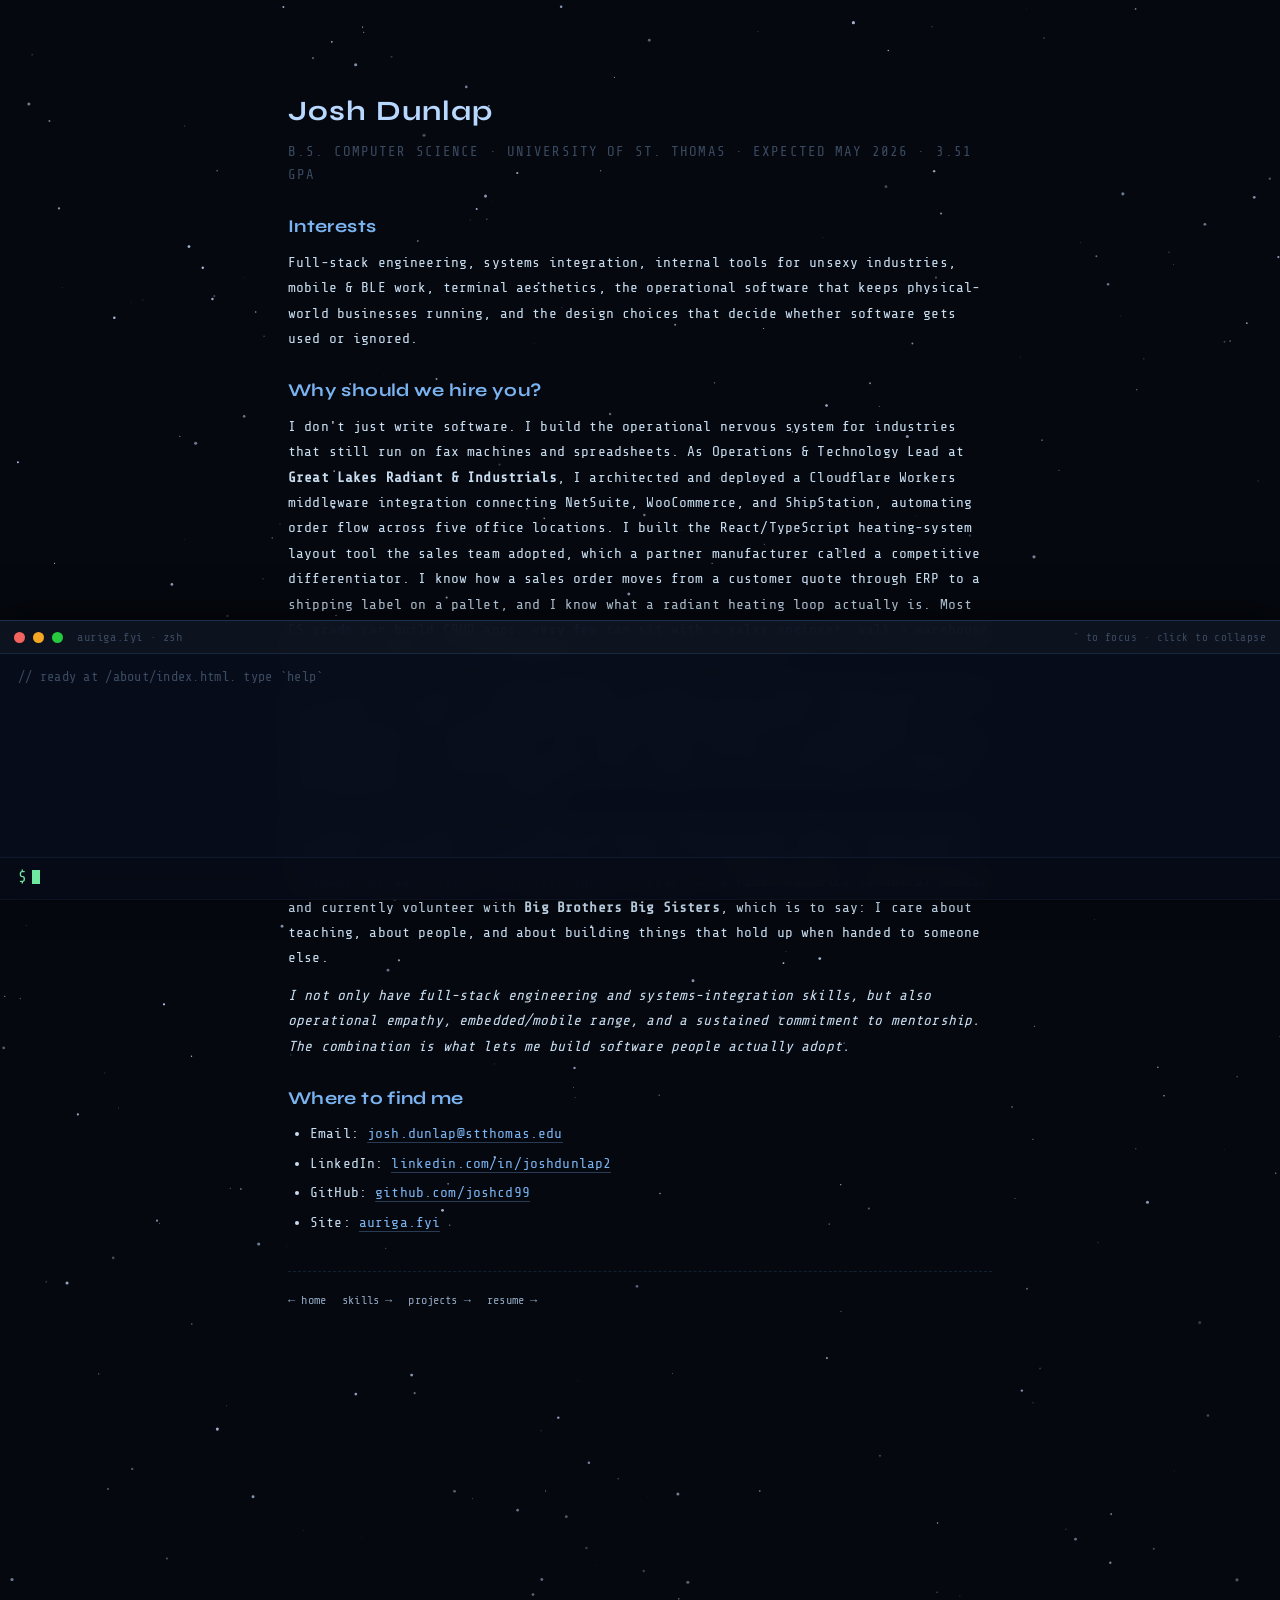
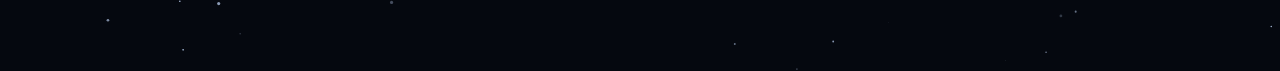
==== about/index.html @ 6f3b2839 "initial commit" ====
<!DOCTYPE html>
<html lang="en">
<head>
  <meta charset="UTF-8" />
  <meta name="viewport" content="width=device-width, initial-scale=1.0" />
  <base href="/">
  <title>about · auriga.fyi</title>
  <meta name="description" content="Josh Dunlap, CS senior at the University of St. Thomas. Full-stack engineer, industrial-distribution domain fluency, human-centered builder." />
  <link rel="icon" type="image/svg+xml" href="[data-uri]" />
  <link rel="preconnect" href="https://fonts.googleapis.com" />
  <link href="https://fonts.googleapis.com/css2?family=Share+Tech+Mono&family=Syne:wght@400;700&display=swap" rel="stylesheet" />
  <link rel="stylesheet" href="assets/auriga.css" />
</head>
<body class="scroll-page">

<canvas id="stars-canvas"></canvas>

<main class="page">
  <h1 class="title">Josh Dunlap</h1>
      <h2 class="subtitle">B.S. Computer Science · University of St. Thomas · Expected May 2026 · 3.51 GPA</h2>

      <h3>Interests</h3>
      <p>Full-stack engineering, systems integration, internal tools for unsexy industries, mobile &amp; BLE work, terminal aesthetics, the operational software that keeps physical-world businesses running, and the design choices that decide whether software gets used or ignored.</p>

      <h3>Why should we hire you?</h3>
      <p>I don't just write software. I build the operational nervous system for industries that still run on fax machines and spreadsheets. As Operations &amp; Technology Lead at <strong>Great Lakes Radiant &amp; Industrials</strong>, I architected and deployed a Cloudflare Workers middleware integration connecting NetSuite, WooCommerce, and ShipStation, automating order flow across five office locations. I built the React/TypeScript heating-system layout tool the sales team adopted, which a partner manufacturer called a competitive differentiator. I know how a sales order moves from a customer quote through ERP to a shipping label on a pallet, and I know what a radiant heating loop actually is. Most CS grads can build CRUD apps; very few can sit with a sales engineer, walk a warehouse floor, and then write the middleware that connects all of it.</p>

      <p>I also have the range: at <strong>Punch Through</strong> I designed an OTA firmware-update workflow for BLE devices in Swift, and shipped SwiftUI/CoreBluetooth features in LightBlue (120,000+ MAUs). At <strong>TechSmith</strong> I built macOS Snagit features in Swift/Objective-C with SwiftUI/AppKit and led the background-noise-removal UI, delivered ahead of schedule with 95% positive on user surveys.</p>

      <p>My liberal-arts angle: a St. Thomas education pushed me toward human-centered design thinking (literal HCI coursework) that I apply to unglamorous internal tools and to consumer software alike. I've also spent 6+ years as a <strong>FIRST Robotics technical mentor</strong> and currently volunteer with <strong>Big Brothers Big Sisters</strong>, which is to say: I care about teaching, about people, and about building things that hold up when handed to someone else.</p>

      <p><em>I not only have full-stack engineering and systems-integration skills, but also operational empathy, embedded/mobile range, and a sustained commitment to mentorship. The combination is what lets me build software people actually adopt.</em></p>

      <h3>Where to find me</h3>
      <ul>
        <li>Email: <a href="mailto:josh.dunlap@stthomas.edu">josh.dunlap@stthomas.edu</a></li>
        <li>LinkedIn: <a href="https://linkedin.com/in/joshdunlap2" target="_blank" rel="noopener">linkedin.com/in/joshdunlap2</a></li>
        <li>GitHub: <a href="https://github.com/joshcd99" target="_blank" rel="noopener">github.com/joshcd99</a></li>
        <li>Site: <a href="./">auriga.fyi</a></li>
      </ul>

      <nav class="page-footer">
        <a href="./">← home</a>
        <a href="skills/">skills →</a>
        <a href="projects/">projects →</a>
        <a href="resume/">resume →</a>
      </nav>
    </main>

<div id="auriga-label">Auriga · The Charioteer</div>
<script src="assets/auriga.js"></script>
<script src="assets/terminal.js"></script>
<script>AurigaTerminal.mountDock();</script>
</body>
</html>
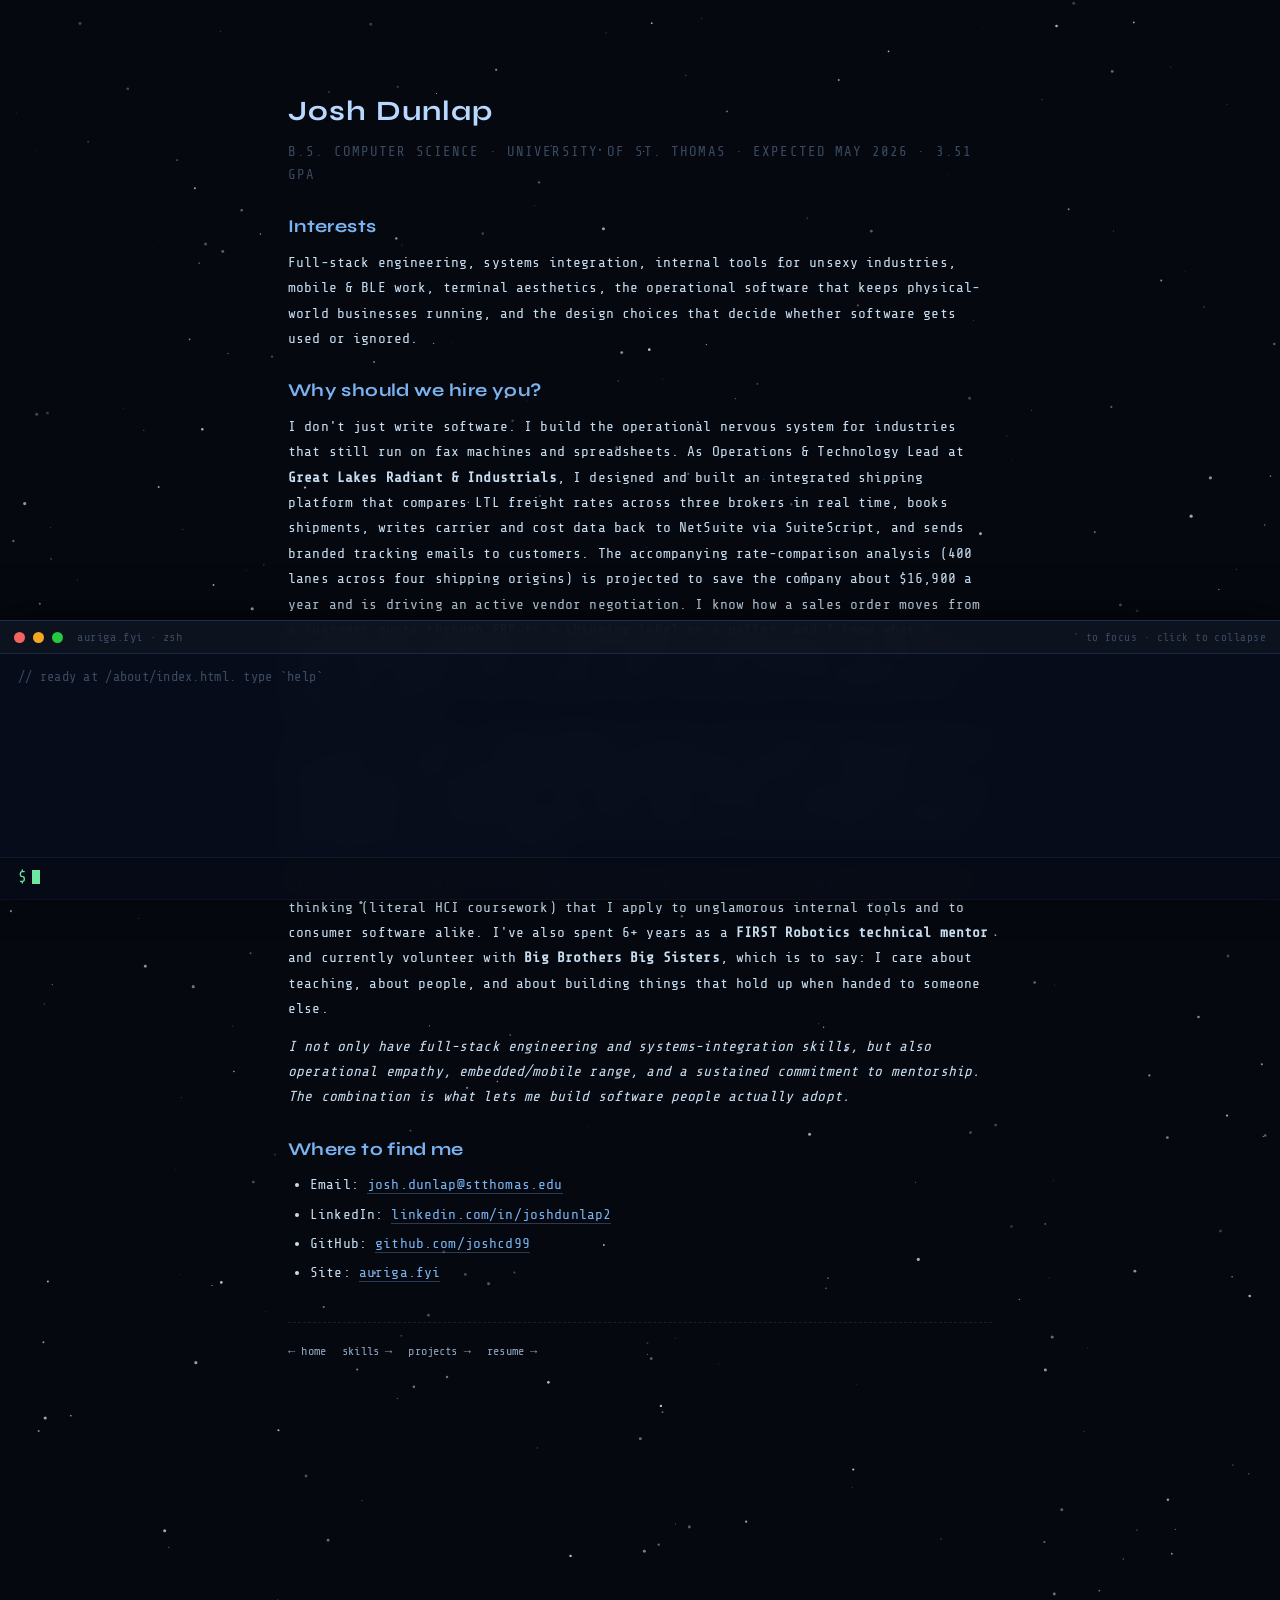
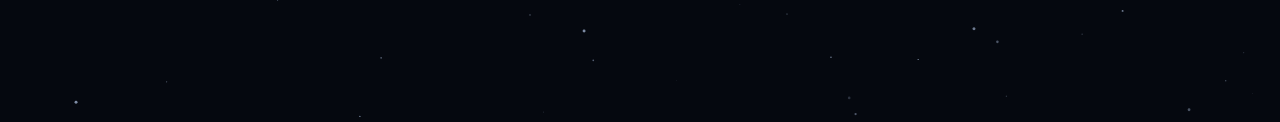
==== commit 02795199: "content: real figures + GLR Integrated Shipping Platform rewrite 10 screenshots wired into the 5 pro" ====
--- a/about/index.html
+++ b/about/index.html
@@ -23,7 +23,7 @@
       <p>Full-stack engineering, systems integration, internal tools for unsexy industries, mobile &amp; BLE work, terminal aesthetics, the operational software that keeps physical-world businesses running, and the design choices that decide whether software gets used or ignored.</p>
 
       <h3>Why should we hire you?</h3>
-      <p>I don't just write software. I build the operational nervous system for industries that still run on fax machines and spreadsheets. As Operations &amp; Technology Lead at <strong>Great Lakes Radiant &amp; Industrials</strong>, I architected and deployed a Cloudflare Workers middleware integration connecting NetSuite, WooCommerce, and ShipStation, automating order flow across five office locations. I built the React/TypeScript heating-system layout tool the sales team adopted, which a partner manufacturer called a competitive differentiator. I know how a sales order moves from a customer quote through ERP to a shipping label on a pallet, and I know what a radiant heating loop actually is. Most CS grads can build CRUD apps; very few can sit with a sales engineer, walk a warehouse floor, and then write the middleware that connects all of it.</p>
+      <p>I don't just write software. I build the operational nervous system for industries that still run on fax machines and spreadsheets. As Operations &amp; Technology Lead at <strong>Great Lakes Radiant &amp; Industrials</strong>, I designed and built an integrated shipping platform that compares LTL freight rates across three brokers in real time, books shipments, writes carrier and cost data back to NetSuite via SuiteScript, and sends branded tracking emails to customers. The accompanying rate-comparison analysis (400 lanes across four shipping origins) is projected to save the company about $16,900 a year and is driving an active vendor negotiation. I know how a sales order moves from a customer quote through ERP to a shipping label on a pallet, and I know what a radiant heating loop actually is. Most CS grads can build CRUD apps; very few can sit with a sales engineer, walk a warehouse floor, and then write the middleware that connects all of it.</p>
 
       <p>I also have the range: at <strong>Punch Through</strong> I designed an OTA firmware-update workflow for BLE devices in Swift, and shipped SwiftUI/CoreBluetooth features in LightBlue (120,000+ MAUs). At <strong>TechSmith</strong> I built macOS Snagit features in Swift/Objective-C with SwiftUI/AppKit and led the background-noise-removal UI, delivered ahead of schedule with 95% positive on user surveys.</p>
 
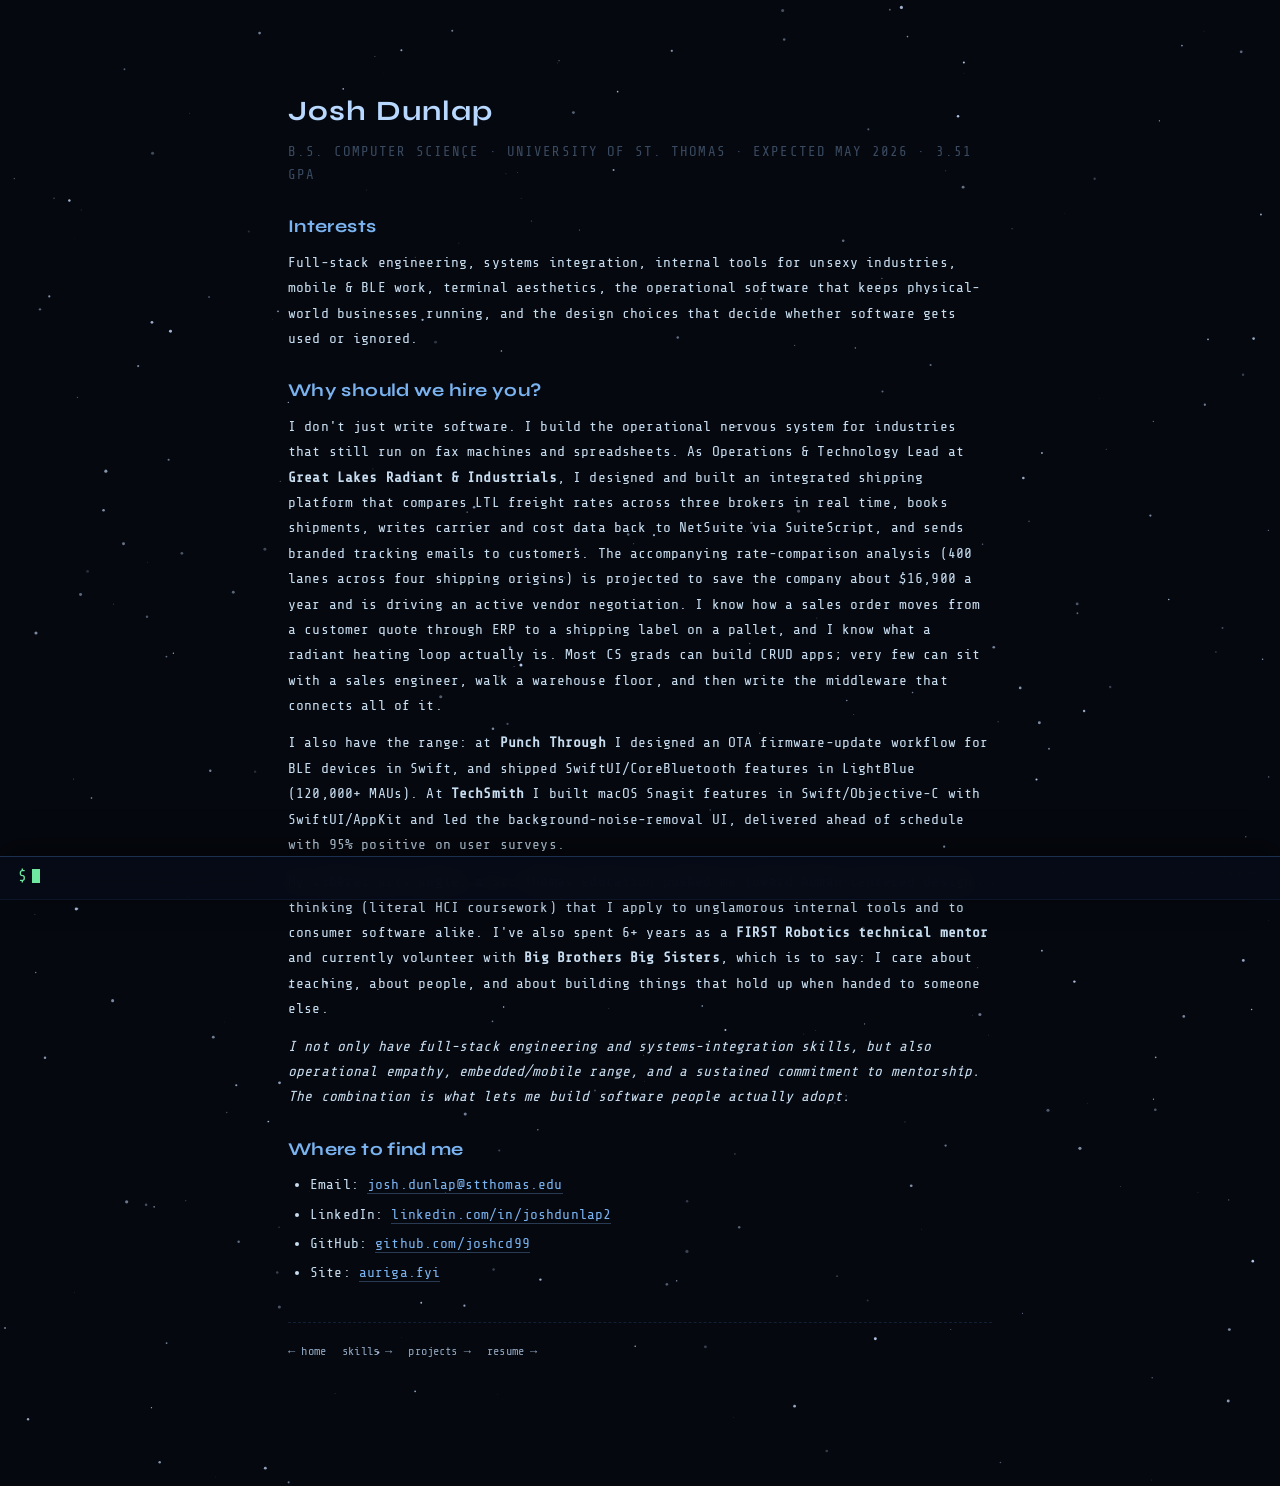
==== commit 20eac5a7: "titles: rewrite every page title as 'Josh Dunlap · <section>' Tab name no longer just says 'auriga.f" ====
--- a/about/index.html
+++ b/about/index.html
@@ -4,7 +4,7 @@
   <meta charset="UTF-8" />
   <meta name="viewport" content="width=device-width, initial-scale=1.0" />
   <base href="/">
-  <title>about · auriga.fyi</title>
+  <title>Josh Dunlap · about</title>
   <meta name="description" content="Josh Dunlap, CS senior at the University of St. Thomas. Full-stack engineer, industrial-distribution domain fluency, human-centered builder." />
   <link rel="icon" type="image/svg+xml" href="[data-uri]" />
   <link rel="preconnect" href="https://fonts.googleapis.com" />
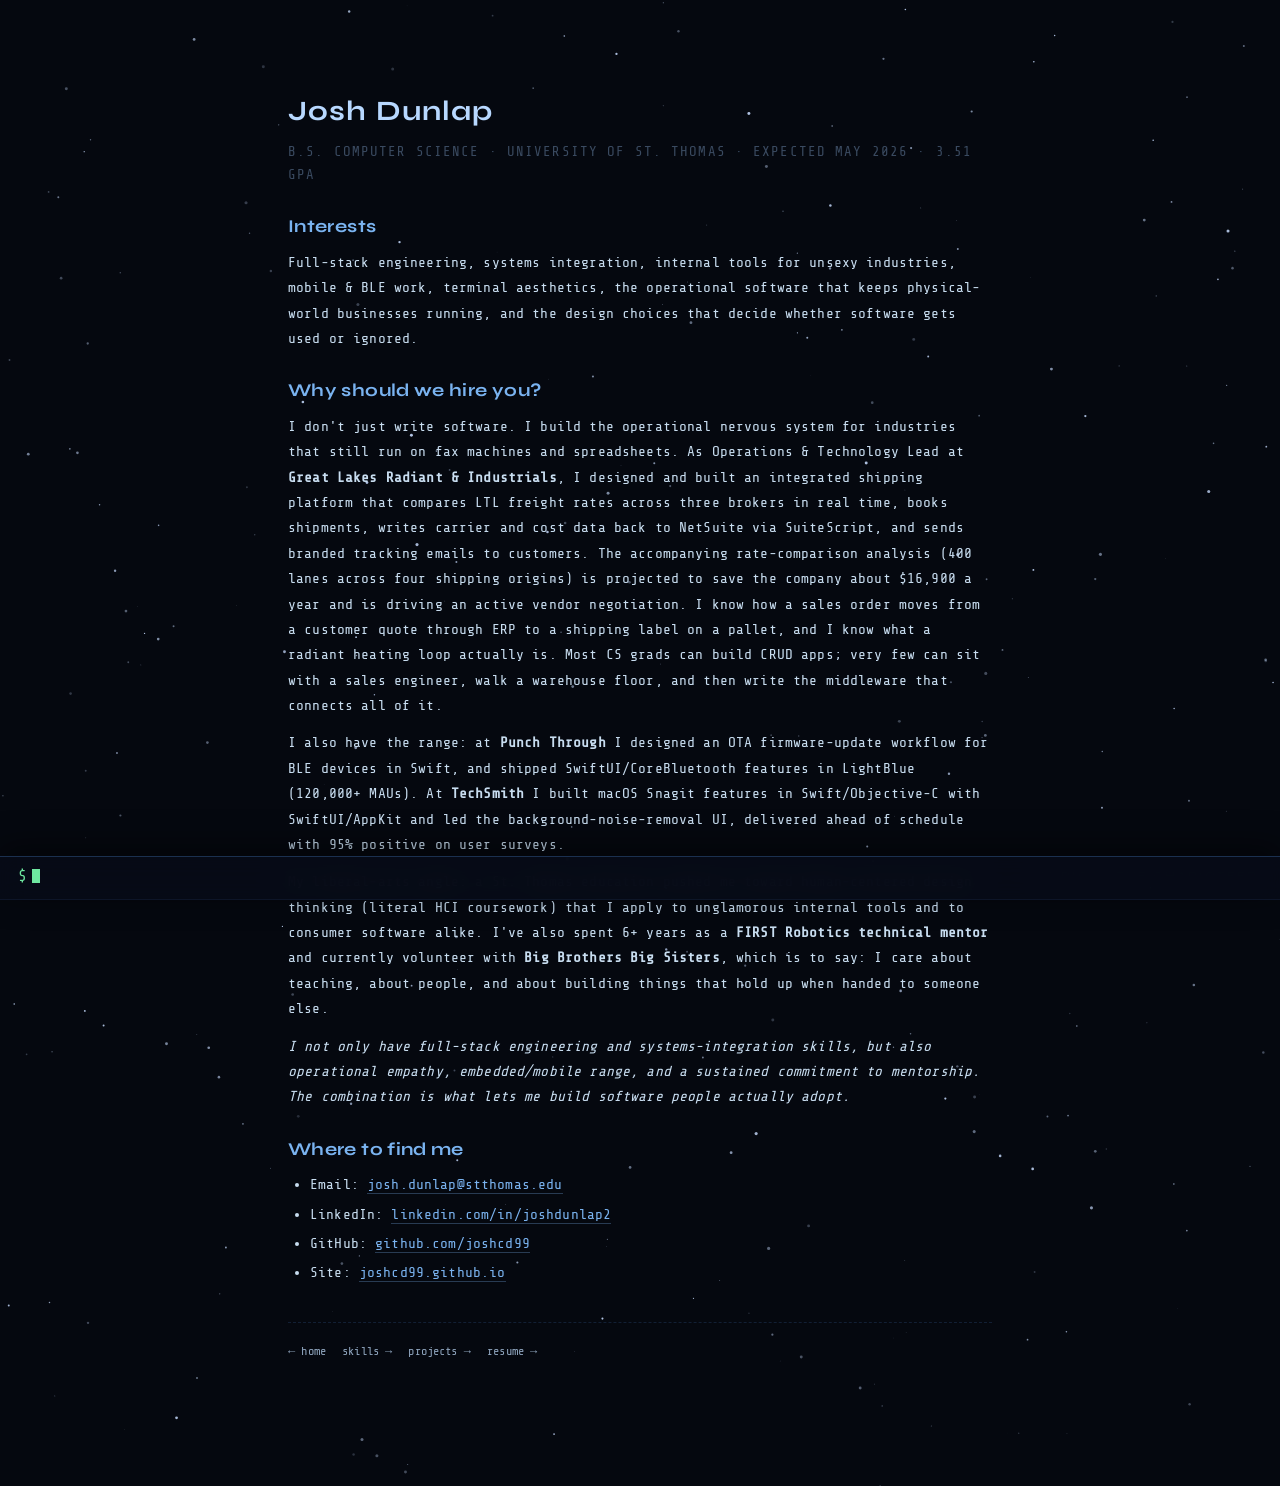
==== commit 1e98dc74: "brand: decouple class-project portfolio from auriga.fyi This repo now stands fully on its own at jos" ====
--- a/about/index.html
+++ b/about/index.html
@@ -36,7 +36,7 @@
         <li>Email: <a href="mailto:josh.dunlap@stthomas.edu">josh.dunlap@stthomas.edu</a></li>
         <li>LinkedIn: <a href="https://linkedin.com/in/joshdunlap2" target="_blank" rel="noopener">linkedin.com/in/joshdunlap2</a></li>
         <li>GitHub: <a href="https://github.com/joshcd99" target="_blank" rel="noopener">github.com/joshcd99</a></li>
-        <li>Site: <a href="./">auriga.fyi</a></li>
+        <li>Site: <a href="./">joshcd99.github.io</a></li>
       </ul>
 
       <nav class="page-footer">
